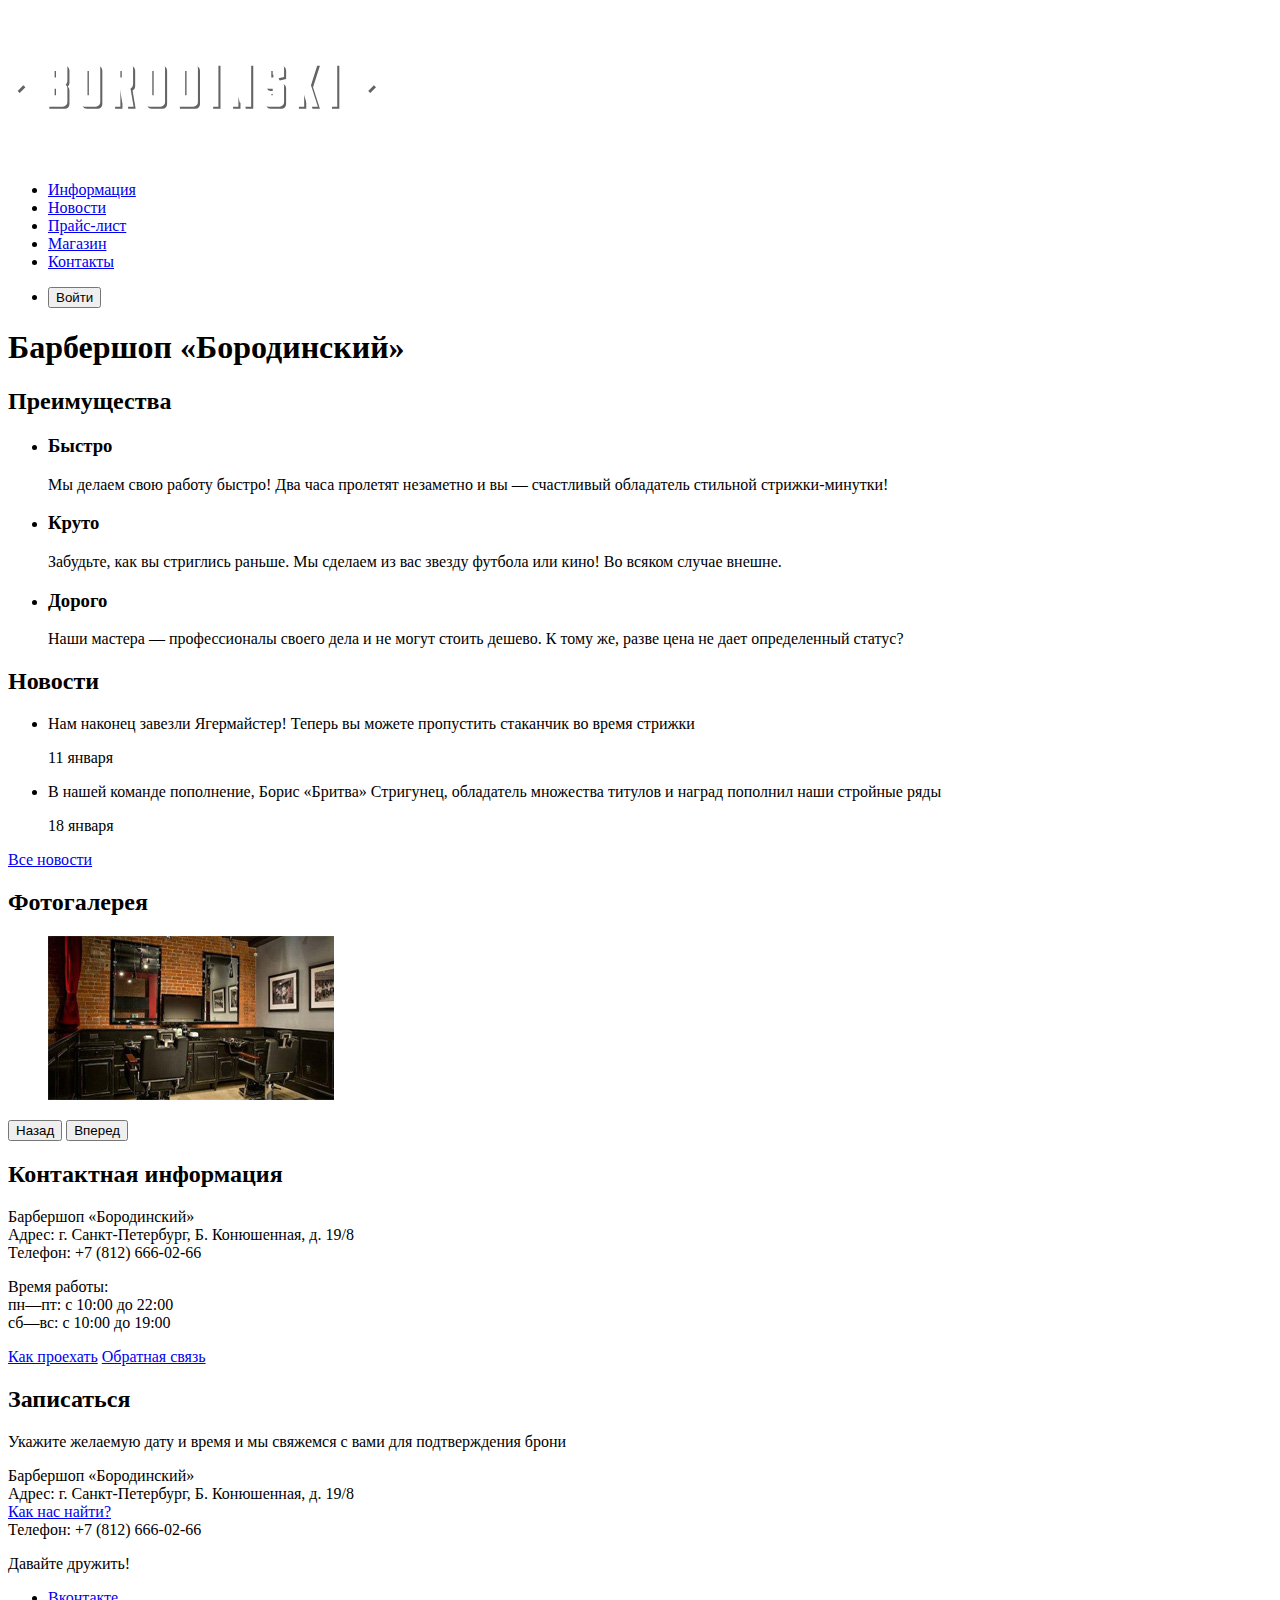
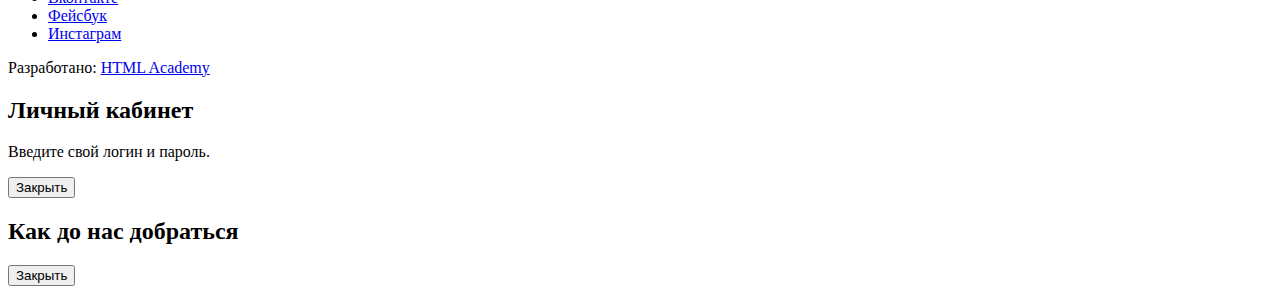
==== index.html @ 7ad8c316 "Typesetting" ====
<!DOCTYPE html>
<html lang="ru">
  <head>
    <meta charset="utf-8">
    <title>Барбершоп «Бородинский»</title>
  </head>
  <body>
    <header>
      <nav>
        <a>
          <img src="img/index-logo.svg" width="368" height="153" alt="Логотип барбершопа «Бородинский»">
        </a>
        <ul>
          <li><a href="info.html">Информация</a></li>
          <li><a href="news.html">Новости</a></li>
          <li><a href="price.html">Прайс-лист</a></li>
          <li><a href="catalog.html">Магазин</a></li>
          <li><a href="contacts.html">Контакты</a></li>
        </ul>
        <ul>
          <li>
            <button type="button">Войти</button>
          </li>
        </ul>
      </nav>
    </header>
    <main>
      <h1>Барбершоп «Бородинский»</h1>
      <section>
        <h2>Преимущества</h2>
        <ul>
          <li>
            <h3>Быстро</h3>
            <p>Мы делаем свою работу быстро! Два часа пролетят незаметно и вы — счастливый обладатель стильной стрижки-минутки!</p>
          </li>
          <li>
            <h3>Круто</h3>
            <p>Забудьте, как вы стриглись раньше. Мы сделаем из вас звезду футбола или кино! Во всяком случае внешне.</p>
          </li>
          <li>
            <h3>Дорого</h3>
            <p>Наши мастера — профессионалы своего дела и не могут стоить дешево. К тому же, разве цена не дает определенный статус?</p>
          </li>
        </ul>
      </section>

      <section>
        <h2>Новости</h2>
        <ul>
          <li>
            <p>Нам наконец завезли Ягермайстер! Теперь вы можете пропустить стаканчик во время стрижки</p>
            <time datetime="2019-01-11">11 января</time>
          </li>
          <li>
            <p>В нашей команде пополнение, Борис «Бритва» Стригунец, обладатель множества титулов и наград пополнил наши стройные ряды</p>
            <time datetime="2016-01-18">18 января</time>
          </li>
        </ul>
        <a href="news.html">Все новости</a>
      </section>

      <section>
        <h2>Фотогалерея</h2>
        <figure>
          <a href="#"><img src="img/studio.jpg" width="286" height="164" alt="Интерьер"></a>
        </figure>
        <button type="button">Назад</button>
        <button type="button">Вперед</button>
      </section>

      <section>
        <h2>Контактная информация</h2>
        <p>
           Барбершоп «Бородинский»<br>
           Адрес: г. Санкт-Петербург, Б. Конюшенная, д. 19/8<br>
           Телефон: +7 (812) 666-02-66
        </p>
        <p>
          Время работы:<br>
          пн—пт: с 10:00 до 22:00<br>
          сб—вс: с 10:00 до 19:00
        </p>
        <a href="map.html">Как проехать</a>
        <a href="contacts.html">Обратная связь</a>
      </section>

      <section>
        <h2>Записаться</h2>
        <p>Укажите желаемую дату и время и мы свяжемся с вами для подтверждения брони</p>
        <!-- Здесь будет форма -->
      </section>
    </main>
    <footer>
      <p>
        Барбершоп «Бородинский»<br>
        Адрес: г. Санкт-Петербург, Б. Конюшенная, д. 19/8<br>
        <a href="map.html">Как нас найти?</a><br>
        Телефон: +7 (812) 666-02-66
      </p>
      <div>
        <p>Давайте дружить!</p>
        <ul>
          <li><a href="#">Вконтакте</a></li>
          <li><a href="#">Фейсбук</a></li>
          <li><a href="#">Инстаграм</a></li>
        </ul>
      </div>
      <p>
        Разработано: 
        <a href="https://htmlacademy.ru">HTML Academy</a>
      </p>
    </footer>
    
    <section>
      <h2>Личный кабинет</h2>
      <p>Введите свой логин и пароль.</p>
      <!-- Здесь будет форма -->
      <button type="button">Закрыть</button>
    </section>
    
    <section>
      <h2>Как до нас добраться</h2>
      <button type="button">Закрыть</button>
    </section>
  </body>
</html>
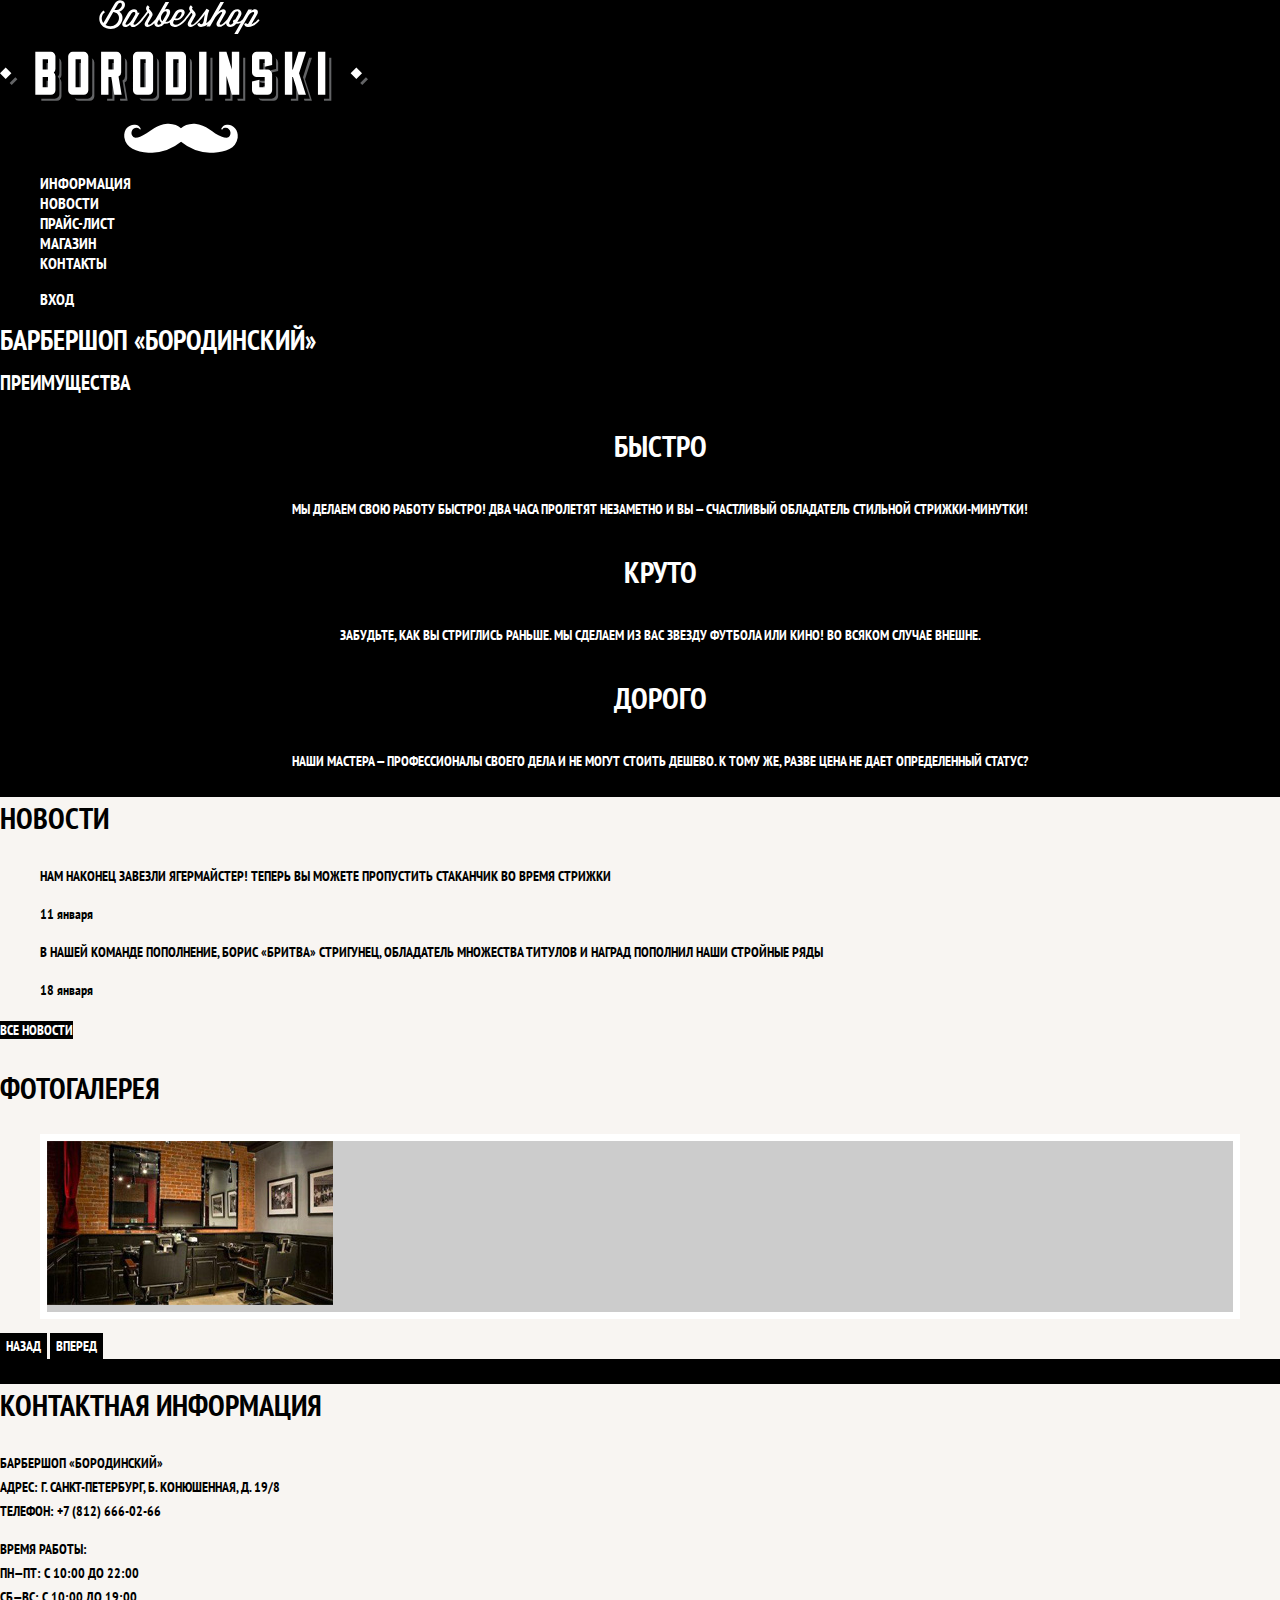
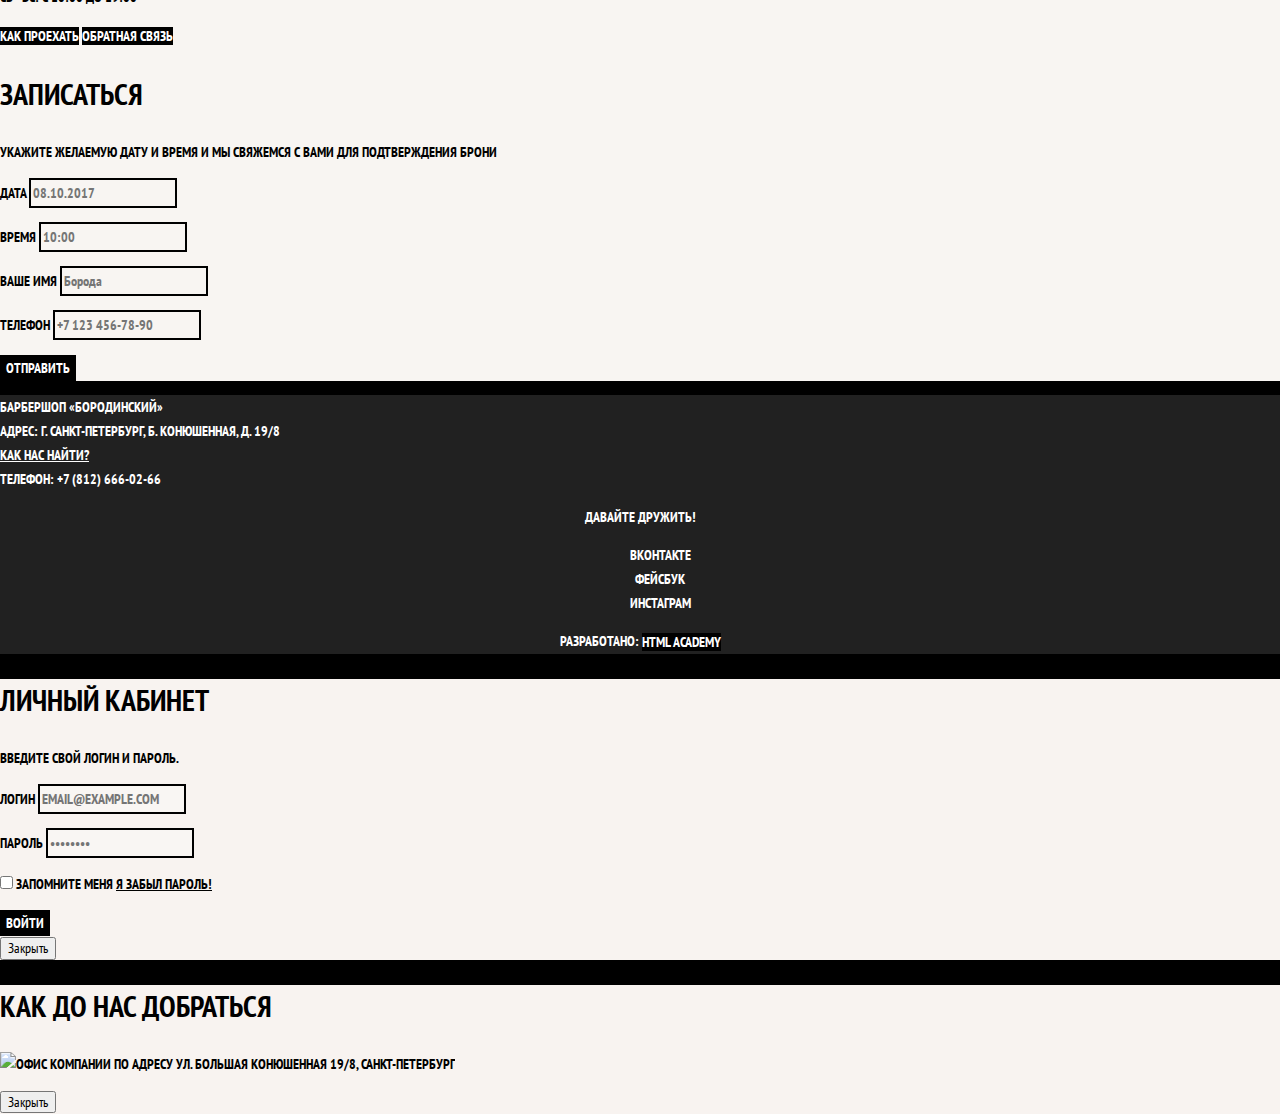
==== commit eda4fea0: "Начало стилизации" ====
--- a/index.html
+++ b/index.html
@@ -3,124 +3,172 @@
   <head>
     <meta charset="utf-8">
     <title>Барбершоп «Бородинский»</title>
+    <link href="https://fonts.googleapis.com/css?family=PT+Sans+Narrow:400,700&amp;subset=latin,cyrillic" rel="stylesheet">
+    <link href="normalize.css" rel="stylesheet">
+    <link href="styles.css" rel="stylesheet">
   </head>
   <body>
-    <header>
-      <nav>
-        <a>
+    <header class="main-header">
+      <nav class="main-navigation">
+        <a class="main-header-logo">
           <img src="img/index-logo.svg" width="368" height="153" alt="Логотип барбершопа «Бородинский»">
         </a>
-        <ul>
+        <ul class="site-navigation">
           <li><a href="info.html">Информация</a></li>
           <li><a href="news.html">Новости</a></li>
           <li><a href="price.html">Прайс-лист</a></li>
           <li><a href="catalog.html">Магазин</a></li>
           <li><a href="contacts.html">Контакты</a></li>
         </ul>
-        <ul>
+        <ul class="user-navigation">
           <li>
-            <button type="button">Войти</button>
+            <a class="login-link" href="login.html">Вход</a>
           </li>
         </ul>
       </nav>
     </header>
-    <main>
-      <h1>Барбершоп «Бородинский»</h1>
-      <section>
-        <h2>Преимущества</h2>
-        <ul>
-          <li>
+    <main class="container">
+
+      <h1 class="visually-hidden">Барбершоп «Бородинский»</h1>
+
+      <section class="features">
+        <h2 class="visually-hidden">Преимущества</h2>
+        <ul class="features-list">
+          <li class="feature-item">
             <h3>Быстро</h3>
             <p>Мы делаем свою работу быстро! Два часа пролетят незаметно и вы — счастливый обладатель стильной стрижки-минутки!</p>
           </li>
-          <li>
+          <li class="feature-item">
             <h3>Круто</h3>
             <p>Забудьте, как вы стриглись раньше. Мы сделаем из вас звезду футбола или кино! Во всяком случае внешне.</p>
           </li>
-          <li>
+          <li class="feature-item">
             <h3>Дорого</h3>
             <p>Наши мастера — профессионалы своего дела и не могут стоить дешево. К тому же, разве цена не дает определенный статус?</p>
           </li>
         </ul>
       </section>
 
-      <section>
-        <h2>Новости</h2>
-        <ul>
-          <li>
-            <p>Нам наконец завезли Ягермайстер! Теперь вы можете пропустить стаканчик во время стрижки</p>
-            <time datetime="2019-01-11">11 января</time>
-          </li>
-          <li>
-            <p>В нашей команде пополнение, Борис «Бритва» Стригунец, обладатель множества титулов и наград пополнил наши стройные ряды</p>
-            <time datetime="2016-01-18">18 января</time>
-          </li>
-        </ul>
-        <a href="news.html">Все новости</a>
-      </section>
+      <div class="index-columns">
+        <section class="news">
+          <h2>Новости</h2>
+          <ul class="news-list">
+            <li class="news-item">
+              <p>Нам наконец завезли Ягермайстер! Теперь вы можете пропустить стаканчик во время стрижки</p>
+              <time datetime="2016-01-11">11 января</time>
+            </li>
+            <li class="news-item">
+              <p>В нашей команде пополнение, Борис «Бритва» Стригунец, обладатель множества титулов и наград пополнил наши стройные ряды</p>
+              <time datetime="2016-01-18">18 января</time>
+            </li>
+          </ul>
+          <a class="button" href="news.html">Все новости</a>
+        </section>
 
-      <section>
-        <h2>Фотогалерея</h2>
-        <figure>
-          <a href="#"><img src="img/studio.jpg" width="286" height="164" alt="Интерьер"></a>
-        </figure>
-        <button type="button">Назад</button>
-        <button type="button">Вперед</button>
-      </section>
+        <section class="gallery">
+          <h2>Фотогалерея</h2>
+          <figure class="gallery-content">
+            <a href="#"><img src="img/studio.jpg" width="286" height="164" alt="Интерьер"></a>
+          </figure>
+          <button class="button gallery-button gallery-button-back" type="button">Назад</button>
+          <button class="button gallery-button gallery-button-next" type="button">Вперед</button>
+        </section>
+      </div>
 
-      <section>
-        <h2>Контактная информация</h2>
-        <p>
-           Барбершоп «Бородинский»<br>
-           Адрес: г. Санкт-Петербург, Б. Конюшенная, д. 19/8<br>
-           Телефон: +7 (812) 666-02-66
-        </p>
-        <p>
-          Время работы:<br>
-          пн—пт: с 10:00 до 22:00<br>
-          сб—вс: с 10:00 до 19:00
-        </p>
-        <a href="map.html">Как проехать</a>
-        <a href="contacts.html">Обратная связь</a>
-      </section>
+      <div class="index-columns">
+        <section class="contacts">
+          <h2>Контактная информация</h2>
+          <p>
+             Барбершоп «Бородинский»<br>
+             Адрес: г. Санкт-Петербург, Б. Конюшенная, д. 19/8<br>
+             Телефон: +7 (812) 666-02-66
+          </p>
+          <p>
+            Время работы:<br>
+            пн—пт: с 10:00 до 22:00<br>
+            сб—вс: с 10:00 до 19:00
+          </p>
+          <a class="button" href="map.html">Как проехать</a>
+          <a class="button" href="contacts.html">Обратная связь</a>
+        </section>
 
-      <section>
-        <h2>Записаться</h2>
-        <p>Укажите желаемую дату и время и мы свяжемся с вами для подтверждения брони</p>
-        <!-- Здесь будет форма -->
-      </section>
+        <section class="appointment">
+          <h2>Записаться</h2>
+          <p class="appointment-info">Укажите желаемую дату и время и мы свяжемся с вами для подтверждения брони</p>
+          <form class="appointment-form" action="https://echo.htmlacademy.ru" method="post">
+            <p class="appointment-item">
+              <label for="appointment-date">Дата</label>
+              <input id="appointment-date" type="text" name="date" value="" placeholder="08.10.2017">
+            </p>
+            <p class="appointment-item">
+              <label for="appointment-time">Время</label>
+              <input id="appointment-time" type="text" name="time" value="" placeholder="10:00">
+            </p>
+            <p class="appointment-item">
+              <label for="appointment-name">Ваше имя</label>
+              <input id="appointment-name" type="text" name="name" value="" placeholder="Борода">
+            </p>
+            <p class="appointment-item">
+              <label for="appointment-phone">Телефон</label>
+              <input id="appointment-phone" type="tel" name="phone" value="" placeholder="+7 123 456-78-90">
+            </p>
+            <button class="button" type="submit">Отправить</button>
+          </form>
+        </section>
+      </div>
     </main>
-    <footer>
-      <p>
+    <footer class="main-footer">
+      <p class="footer-contacts">
         Барбершоп «Бородинский»<br>
         Адрес: г. Санкт-Петербург, Б. Конюшенная, д. 19/8<br>
         <a href="map.html">Как нас найти?</a><br>
         Телефон: +7 (812) 666-02-66
       </p>
-      <div>
-        <p>Давайте дружить!</p>
+      <div class="footer-social">
+        <b>Давайте дружить!</b>
         <ul>
-          <li><a href="#">Вконтакте</a></li>
-          <li><a href="#">Фейсбук</a></li>
-          <li><a href="#">Инстаграм</a></li>
+          <li><a class="social-button" href="#">Вконтакте</a></li>
+          <li><a class="social-button" href="#">Фейсбук</a></li>
+          <li><a class="social-button" href="#">Инстаграм</a></li>
         </ul>
       </div>
-      <p>
-        Разработано: 
-        <a href="https://htmlacademy.ru">HTML Academy</a>
+      <p class="footer-copyright">
+        <b>Разработано:</b>
+        <a class="button" href="https://htmlacademy.ru">HTML Academy</a>
       </p>
     </footer>
-    
-    <section>
+
+    <section class="modal modal-login">
       <h2>Личный кабинет</h2>
       <p>Введите свой логин и пароль.</p>
-      <!-- Здесь будет форма -->
-      <button type="button">Закрыть</button>
+      <form class="login-form" action="https://echo.htmlacademy.ru" method="post">
+        <p>
+          <label class="visually-hidden" for="user-login">Логин</label>
+          <input class="login-icon-user" id="user-login" type="text" name="login" placeholder="email@example.com">
+        </p>
+        <p>
+          <label class="visually-hidden" for="user-password">Пароль</label>
+          <input class="login-icon-password" id="user-password" type="password" name="password" placeholder="••••••••">
+        </p>
+        <p class="login-password-info">
+          <label class="login-checkbox">
+            <input type="checkbox" name="remember" class="visually-hidden">
+            <span class="checkbox-indicator"></span>
+            Запомните меня
+          </label>
+          <a class="restore" href="#">Я забыл пароль!</a>
+        </p>
+        <button class="button" type="submit">Войти</button>
+      </form>
+      <button class="modal-close" type="button">Закрыть</button>
     </section>
-    
-    <section>
-      <h2>Как до нас добраться</h2>
-      <button type="button">Закрыть</button>
+
+    <section class="modal modal-map">
+      <h2 class="visually-hidden">Как до нас добраться</h2>
+      <p>
+        <img src="img/map.png" width="780" height="560" alt="Офис компании по адресу ул. Большая Конюшенная 19/8, Санкт-Петербург">
+      </p>
+      <button class="modal-close" type="button">Закрыть</button>
     </section>
   </body>
-</html>+</html>
--- a/styles.css
+++ b/styles.css
@@ -0,0 +1,357 @@
+body {
+  margin: 0;
+  padding: 0;
+
+  font-family: "PT Sans Narrow", Arial, sans-serif;
+  font-size: 14px;
+  line-height: 24px;
+  font-weight: 700;
+  color: #ffffff;
+  text-transform: uppercase;
+
+  background-color: #000000;
+  background-image: url("img/bg.jpg");
+  background-position: top center;
+  background-repeat: no-repeat;
+}
+
+.inner-page {
+  color: #000000;
+
+  background-color: #f9f6f3;
+  background-image: url("img/pattern-light.jpg");
+  background-position: 0 0;
+  background-repeat: repeat;
+}
+
+a {
+  text-decoration: none;
+}
+
+.button {
+  font: inherit;
+
+  text-align: center;
+  color: #ffffff;
+  vertical-align: middle;
+  text-transform: uppercase;
+
+  background-color: #000000;
+  border: none;
+}
+
+.button:hover,
+.button:focus,
+.button:active {
+  background-color: #663d15;
+}
+
+.main-navigation {
+  font-size: 16px;
+  line-height: 20px;
+  color: #ffffff;
+
+  background-color: #000000;
+}
+
+.site-navigation,
+.user-navigation {
+  list-style: none;
+}
+
+.site-navigation a,
+.user-navigation a {
+  color: #ffffff;
+}
+
+.site-navigation a:hover,
+.site-navigation a:focus,
+.user-navigation a:hover,
+.user-navigation a:focus {
+  background-color: #242424;
+}
+
+.features-list {
+  list-style: none;
+}
+
+.feature-item {
+  text-align: center;
+}
+
+.feature-item h3 {
+  font-size: 30px;
+  line-height: 42px;
+}
+
+.index-columns {
+  color: #000000;
+
+  background-color: #f8f5f2;
+  background-image: url("img/pattern-light.jpg");
+  background-position: 0 0;
+  background-repeat: repeat;
+}
+
+.index-columns h2 {
+  font-size: 30px;
+  line-height: 42px;
+}
+
+.news-list {
+  list-style: none;
+}
+
+.news-item time {
+  text-transform: none;
+}
+
+.gallery-content {
+  background-color: #cccccc;
+  border: 7px solid #ffffff;
+}
+
+.appointment-item input {
+  font: inherit;
+
+  background-color: transparent;
+  border: 2px solid #000000;
+}
+
+.appointment-item input:focus {
+  border-color: #663d15;
+}
+
+.page-title {
+  font-size: 30px;
+  line-height: 42px;
+}
+
+.breadcrumbs {
+  list-style: none;
+}
+
+.breadcrumbs a {
+  color: #000000;
+}
+
+.breadcrumbs a:hover,
+.breadcrumbs a:focus {
+  text-decoration: underline;
+}
+
+.breadcrumbs-current {
+  color: #aba9a7;
+}
+
+.filter fieldset {
+  border: none;
+}
+
+.filter legend {
+  font-size: 24px;
+  line-height: 30px;
+}
+
+.filter ul {
+  list-style: none;
+  line-height: 18px;
+}
+
+.filter-input:hover + label,
+.filter-input:focus + label {
+  color: #663d15;
+}
+
+.filter-input:disabled + label {
+  color: #000000;
+
+  opacity: 0.5;
+}
+
+.catalog-list {
+  list-style: none;
+}
+
+.catalog-item {
+  background-color: #f8f8f8;
+  box-shadow: 0 0 10px rgba(0, 0, 0, 0.1);
+}
+
+.catalog-item:hover {
+  box-shadow: 0 0 10px rgba(0, 0, 0, 0.2);
+}
+
+.catalog-item a {
+  color: #000000;
+}
+
+.catalog-item h3 {
+  font-size: 14px;
+  line-height: 18px;
+}
+
+.catalog-category {
+  text-transform: none;
+}
+
+.catalog-item-price b {
+  font-size: 14px;
+  line-height: 20px;
+  text-align: center;
+
+  background-color: #e5e5e5;
+}
+
+.catalog-item-price .button {
+  line-height: 20px;
+  color: #ffffff;
+}
+
+.pagination-list {
+  list-style: none;
+}
+
+.pagination-item a {
+  color: #ffffff;
+
+  background-color: #000000;
+}
+
+.pagination-item a:hover,
+.pagination-item a:focus,
+.pagination-item a:active {
+  background-color: #663d15;
+}
+
+.pagination-item-current a {
+  color: #000000;
+
+  background-color: #ffffff;
+}
+
+.pagination-item-current a:hover,
+.pagination-item-current a:focus,
+.pagination-item-current a:active {
+  color: #000000;
+
+  background-color: #ffffff;
+}
+
+.product-photo-preview {
+  list-style: none;
+}
+
+.product-photo-preview li {
+  box-shadow: 0 0 10px 2px rgba(0, 0, 0, 0.1);
+}
+
+.product-photo-full {
+  box-shadow: 0 0 10px 2px rgba(0, 0, 0, 0.1);
+}
+
+.product-article {
+  text-align: right;
+  color: #aeaeae;
+}
+
+.product-price b {
+  line-height: 20px;
+  text-align: center;
+
+  background-color: #e5e5e5;
+}
+
+.product-info h3 {
+  font-size: 24px;
+  line-height: 30px;
+}
+
+.product-info ul {
+  list-style: none;
+}
+
+.main-footer {
+  color: #ffffff;
+
+  background-color: #212121;
+  background-image: url("img/pattern-dark.jpg");
+  background-position: 0 0;
+  background-repeat: repeat;
+}
+
+.footer-contacts a {
+  color: #ffffff;
+  text-decoration: underline;
+}
+
+.footer-contacts a:hover,
+.footer-contacts a:focus {
+  text-decoration: none;
+}
+
+.footer-social {
+  text-align: center;
+}
+
+.footer-social ul {
+  list-style: none;
+}
+
+.social-button {
+  color: #ffffff;
+}
+
+.footer-copyright {
+  text-align: center;
+}
+
+.footer-copyright .button:hover,
+.footer-copyright .button:focus {
+  color: #000000;
+
+  background-color: #ffffff;
+}
+
+.modal {
+  color: #000000;
+
+  background-color: #f8f3f0;
+  background-image: url("img/pattern-light.jpg");
+  background-position: 0 0;
+  background-repeat: repeat;
+}
+
+.modal h2 {
+  font-size: 30px;
+  line-height: 42px;
+}
+
+.login-form input[type="text"],
+.login-form input[type="password"] {
+  font: inherit;
+  color: #000000;
+  text-transform: uppercase;
+
+  background-color: #f9f6f3;
+  border: 2px solid #000000;
+}
+
+.login-form input:focus {
+  border-color: #663d15;
+}
+
+.login-checkbox:hover,
+.login-checkbox:focus {
+  color: #663d15;
+}
+
+.restore {
+  color: #000000;
+  text-decoration: underline;
+}
+
+.restore:hover,
+.restore:focus {
+  text-decoration: none;
+}
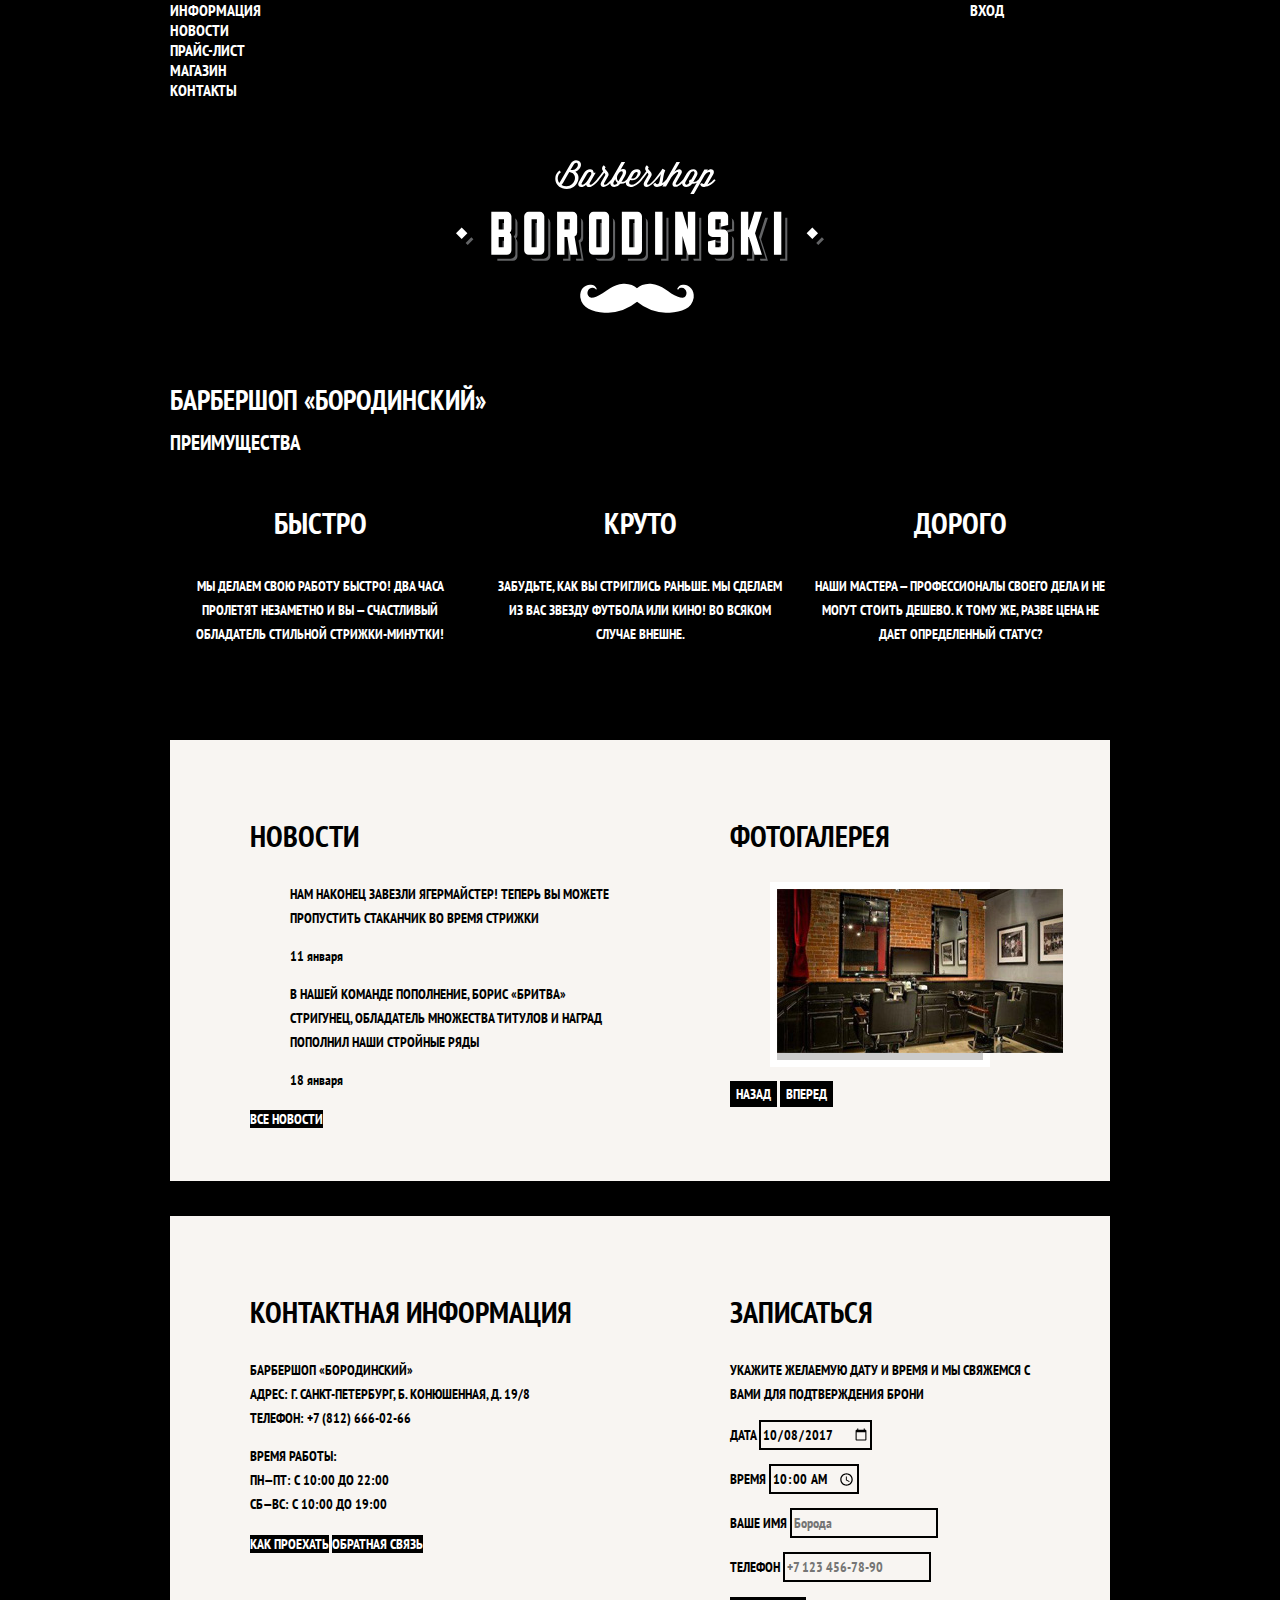
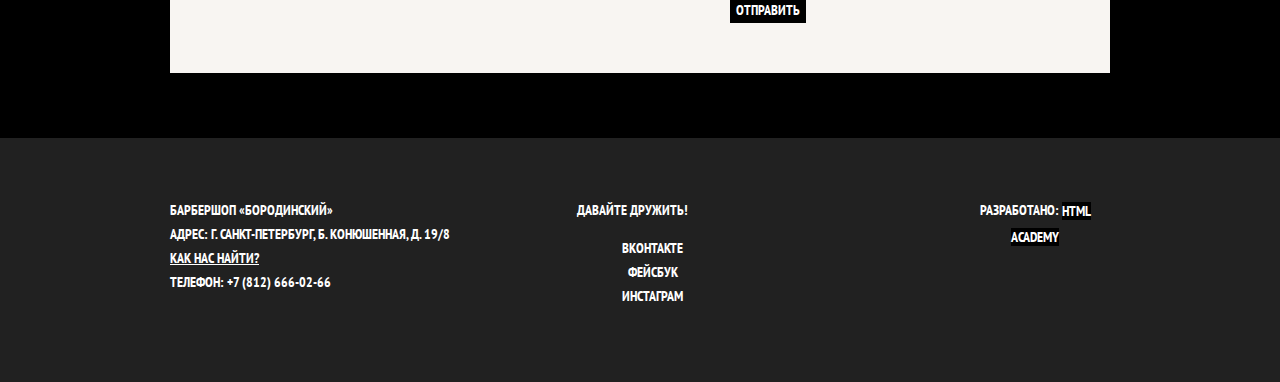
==== commit 13e958c6: "Сетки" ====
--- a/index.html
+++ b/index.html
@@ -1,174 +1,160 @@
 <!DOCTYPE html>
 <html lang="ru">
-  <head>
-    <meta charset="utf-8">
-    <title>Барбершоп «Бородинский»</title>
-    <link href="https://fonts.googleapis.com/css?family=PT+Sans+Narrow:400,700&amp;subset=latin,cyrillic" rel="stylesheet">
-    <link href="normalize.css" rel="stylesheet">
-    <link href="styles.css" rel="stylesheet">
-  </head>
-  <body>
-    <header class="main-header">
-      <nav class="main-navigation">
-        <a class="main-header-logo">
-          <img src="img/index-logo.svg" width="368" height="153" alt="Логотип барбершопа «Бородинский»">
-        </a>
+<head>
+  <meta charset="UTF-8">
+  <title>Барбершоп «Бородинский»</title>
+  <link href="https://fonts.googleapis.com/css?family=PT+Sans+Narrow:400,700&amp;subset=latin,cyrillic" rel="stylesheet">
+  <link href="normalize.css" rel="stylesheet">
+  <link href="styles.css" rel="stylesheet">
+</head>
+
+<body>
+
+<header class="main-header">
+  <nav class="main-navigation">
+    <a class="main-header-logo">
+      <img src="img/index-logo.svg" width="368" height="153" alt="Логотип барбершопа «Бородинский»">
+    </a>
+    <div class="main-navigation-wrapper">
+      <div class="container">
         <ul class="site-navigation">
-          <li><a href="info.html">Информация</a></li>
-          <li><a href="news.html">Новости</a></li>
-          <li><a href="price.html">Прайс-лист</a></li>
-          <li><a href="catalog.html">Магазин</a></li>
-          <li><a href="contacts.html">Контакты</a></li>
+          <li>
+            <a href="info.html">Информация</a>
+          </li>
+          <li>
+            <a href="news.html">Новости</a>
+          </li>
+          <li>
+            <a href="price.html">Прайс-лист</a>
+          </li>
+          <li>
+            <a href="catalog.html">Магазин</a>
+          </li>
+          <li>
+            <a href="contacts.html">Контакты</a>
+          </li>
         </ul>
         <ul class="user-navigation">
-          <li>
-            <a class="login-link" href="login.html">Вход</a>
-          </li>
+          <li><a class="login-link" href="login.html">Вход</a></li>
         </ul>
-      </nav>
-    </header>
-    <main class="container">
+      </div>
+    </div>
+  </nav>
+</header>
 
-      <h1 class="visually-hidden">Барбершоп «Бородинский»</h1>
+<main class="container">
 
-      <section class="features">
-        <h2 class="visually-hidden">Преимущества</h2>
-        <ul class="features-list">
-          <li class="feature-item">
-            <h3>Быстро</h3>
-            <p>Мы делаем свою работу быстро! Два часа пролетят незаметно и вы — счастливый обладатель стильной стрижки-минутки!</p>
-          </li>
-          <li class="feature-item">
-            <h3>Круто</h3>
-            <p>Забудьте, как вы стриглись раньше. Мы сделаем из вас звезду футбола или кино! Во всяком случае внешне.</p>
-          </li>
-          <li class="feature-item">
-            <h3>Дорого</h3>
-            <p>Наши мастера — профессионалы своего дела и не могут стоить дешево. К тому же, разве цена не дает определенный статус?</p>
-          </li>
-        </ul>
-      </section>
+  <h1 class="visually-hidden">Барбершоп «Бородинский»</h1>
 
-      <div class="index-columns">
-        <section class="news">
-          <h2>Новости</h2>
-          <ul class="news-list">
-            <li class="news-item">
-              <p>Нам наконец завезли Ягермайстер! Теперь вы можете пропустить стаканчик во время стрижки</p>
-              <time datetime="2016-01-11">11 января</time>
-            </li>
-            <li class="news-item">
-              <p>В нашей команде пополнение, Борис «Бритва» Стригунец, обладатель множества титулов и наград пополнил наши стройные ряды</p>
-              <time datetime="2016-01-18">18 января</time>
-            </li>
-          </ul>
-          <a class="button" href="news.html">Все новости</a>
-        </section>
+  <section class="features">
+    <h2 class="visually-hidden">Преимущества</h2>
+    <ul class="features-list">
+      <li class="feature-item">
+        <h3>Быстро</h3>
+        <p>Мы делаем свою работу быстро! Два часа пролетят незаметно и вы — счастливый обладатель стильной стрижки-минутки!</p>
+      </li>
+      <li class="feature-item">
+        <h3>Круто</h3>
+        <p>Забудьте, как вы стриглись раньше. Мы сделаем из вас звезду футбола или кино! Во всяком случае внешне.</p>
+      </li>
+      <li class="feature-item">
+        <h3>Дорого</h3>
+        <p>Наши мастера — профессионалы своего дела и не могут стоить дешево. К тому же, разве цена не дает определенный статус?</p>
+      </li>
+    </ul>
+  </section>
 
-        <section class="gallery">
-          <h2>Фотогалерея</h2>
-          <figure class="gallery-content">
-            <a href="#"><img src="img/studio.jpg" width="286" height="164" alt="Интерьер"></a>
-          </figure>
-          <button class="button gallery-button gallery-button-back" type="button">Назад</button>
-          <button class="button gallery-button gallery-button-next" type="button">Вперед</button>
-        </section>
-      </div>
+  <div class="index-columns">
+    <section class="news">
+      <h2>Новости</h2>
+      <ul class="news-list">
+        <li class="news-item">
+          <p>Нам наконец завезли Ягермайстер! Теперь вы можете пропустить стаканчик во время стрижки</p>
+          <time datetime="2016-01-11">11 января</time>
+        </li>
+        <li class="news-item">
+          <p>В нашей команде пополнение, Борис «Бритва» Стригунец, обладатель множества титулов и наград пополнил наши стройные ряды</p>
+          <time datetime="2016-01-18">18 января</time>
+        </li>
+      </ul>
+      <a class="button" href="news.html">Все новости</a>
+    </section>
 
-      <div class="index-columns">
-        <section class="contacts">
-          <h2>Контактная информация</h2>
-          <p>
-             Барбершоп «Бородинский»<br>
-             Адрес: г. Санкт-Петербург, Б. Конюшенная, д. 19/8<br>
-             Телефон: +7 (812) 666-02-66
-          </p>
-          <p>
-            Время работы:<br>
-            пн—пт: с 10:00 до 22:00<br>
-            сб—вс: с 10:00 до 19:00
-          </p>
-          <a class="button" href="map.html">Как проехать</a>
-          <a class="button" href="contacts.html">Обратная связь</a>
-        </section>
+    <section class="gallery">
+      <h2>Фотогалерея</h2>
+      <figure class="gallery-content">
+        <a href="#"><img src="img/studio.jpg" width="286" height="164" alt="Интерьер"></a>
+      </figure>
+      <button class="button gallery-button gallery-button-back" type="button">Назад</button>
+      <button class="button gallery-button gallery-button-next" type="button">Вперед</button>
+    </section>
+  </div>
 
-        <section class="appointment">
-          <h2>Записаться</h2>
-          <p class="appointment-info">Укажите желаемую дату и время и мы свяжемся с вами для подтверждения брони</p>
-          <form class="appointment-form" action="https://echo.htmlacademy.ru" method="post">
-            <p class="appointment-item">
-              <label for="appointment-date">Дата</label>
-              <input id="appointment-date" type="text" name="date" value="" placeholder="08.10.2017">
-            </p>
-            <p class="appointment-item">
-              <label for="appointment-time">Время</label>
-              <input id="appointment-time" type="text" name="time" value="" placeholder="10:00">
-            </p>
-            <p class="appointment-item">
-              <label for="appointment-name">Ваше имя</label>
-              <input id="appointment-name" type="text" name="name" value="" placeholder="Борода">
-            </p>
-            <p class="appointment-item">
-              <label for="appointment-phone">Телефон</label>
-              <input id="appointment-phone" type="tel" name="phone" value="" placeholder="+7 123 456-78-90">
-            </p>
-            <button class="button" type="submit">Отправить</button>
-          </form>
-        </section>
-      </div>
-    </main>
-    <footer class="main-footer">
-      <p class="footer-contacts">
+  <div class="index-columns">
+    <section class="contacts">
+      <h2>Контактная информация</h2>
+      <p>
         Барбершоп «Бородинский»<br>
         Адрес: г. Санкт-Петербург, Б. Конюшенная, д. 19/8<br>
-        <a href="map.html">Как нас найти?</a><br>
         Телефон: +7 (812) 666-02-66
       </p>
-      <div class="footer-social">
-        <b>Давайте дружить!</b>
-        <ul>
-          <li><a class="social-button" href="#">Вконтакте</a></li>
-          <li><a class="social-button" href="#">Фейсбук</a></li>
-          <li><a class="social-button" href="#">Инстаграм</a></li>
-        </ul>
-      </div>
-      <p class="footer-copyright">
-        <b>Разработано:</b>
-        <a class="button" href="https://htmlacademy.ru">HTML Academy</a>
+      <p>
+        Время работы:<br>
+        пн—пт: с 10:00 до 22:00<br>
+        сб—вс: с 10:00 до 19:00
       </p>
-    </footer>
-
-    <section class="modal modal-login">
-      <h2>Личный кабинет</h2>
-      <p>Введите свой логин и пароль.</p>
-      <form class="login-form" action="https://echo.htmlacademy.ru" method="post">
-        <p>
-          <label class="visually-hidden" for="user-login">Логин</label>
-          <input class="login-icon-user" id="user-login" type="text" name="login" placeholder="email@example.com">
-        </p>
-        <p>
-          <label class="visually-hidden" for="user-password">Пароль</label>
-          <input class="login-icon-password" id="user-password" type="password" name="password" placeholder="••••••••">
-        </p>
-        <p class="login-password-info">
-          <label class="login-checkbox">
-            <input type="checkbox" name="remember" class="visually-hidden">
-            <span class="checkbox-indicator"></span>
-            Запомните меня
-          </label>
-          <a class="restore" href="#">Я забыл пароль!</a>
-        </p>
-        <button class="button" type="submit">Войти</button>
-      </form>
-      <button class="modal-close" type="button">Закрыть</button>
+      <a class="button" href="map.html">Как проехать</a>
+      <a class="button" href="contacts.html">Обратная связь</a>
     </section>
 
-    <section class="modal modal-map">
-      <h2 class="visually-hidden">Как до нас добраться</h2>
-      <p>
-        <img src="img/map.png" width="780" height="560" alt="Офис компании по адресу ул. Большая Конюшенная 19/8, Санкт-Петербург">
-      </p>
-      <button class="modal-close" type="button">Закрыть</button>
+    <section class="appointment">
+      <h2>Записаться</h2>
+      <p class="appointment-info">Укажите желаемую дату и время и мы свяжемся с вами для подтверждения брони</p>
+      <form class="appointment-form" action="https://echo.htmlacademy.ru" method="post">
+        <p class="appointment-item">
+          <label for="appointment-date">Дата</label>
+          <input id="appointment-date" type="date" name="date" value="2017-10-08">
+        </p>
+        <p class="appointment-item">
+          <label for="appointment-time">Время</label>
+          <input id="appointment-time" type="time" name="time" value="10:00">
+        </p>
+        <p class="appointment-item">
+          <label for="appointment-name">Ваше имя</label>
+          <input id="appointment-name" type="text" name="name" value="" placeholder="Борода">
+        </p>
+        <p class="appointment-item">
+          <label for="appointment-phone">Телефон</label>
+          <input id="appointment-phone" type="tel" name="phone" value="" placeholder="+7 123 456-78-90">
+        </p>
+        <button class="button" type="submit">Отправить</button>
+      </form>
     </section>
-  </body>
+  </div>
+
+</main>
+
+<footer class="main-footer">
+  <div class="container">
+    <p class="footer-contacts">
+    Барбершоп «Бородинский»<br>
+    Адрес: г. Санкт-Петербург, Б. Конюшенная, д. 19/8<br>
+    <a href="map.html">Как нас найти?</a><br>
+    Телефон: +7 (812) 666-02-66
+  </p>
+  <div class="footer-social">
+    <b>Давайте дружить!</b>
+    <ul>
+      <li><a class="social-button" href="#">Вконтакте</a></li>
+      <li><a class="social-button" href="#">Фейсбук</a></li>
+      <li><a class="social-button" href="#">Инстаграм</a></li>
+    </ul>
+  </div>
+  <p class="footer-copyright">
+    <b>Разработано:</b> <a class="button" href="https://htmlacademy.ru">HTML Academy</a>
+  </p>
+  </div>
+</footer>
+
+</body>
 </html>
--- a/styles.css
+++ b/styles.css
@@ -24,6 +24,16 @@
   background-repeat: repeat;
 }
 
+.main-header {
+  margin-bottom: 75px;
+}
+
+.inner-page .main-header {
+  margin-bottom: 50px;
+
+  background-color: #000000;
+}
+
 a {
   text-decoration: none;
 }
@@ -47,16 +57,67 @@
 }
 
 .main-navigation {
+  display: flex;
+  flex-direction: column;
+  align-items: center;
+
   font-size: 16px;
   line-height: 20px;
   color: #ffffff;
 
+  background-color: transparent;
+}
+
+.inner-page .main-navigation {
+  display: flex;
+  align-items: flex-start;
+  flex-direction: row;
+}
+
+.main-header-logo {
+  order: 2;
+  width: 368px;
+  height: 153px;
+}
+
+.inner-page .main-header-logo {
+  order: 0;
+
+  width: 111px;
+  height: 24px;
+  padding: 23px 20px;
+}
+
+.main-navigation-wrapper {
+  width: 100%;
+  margin-bottom: 60px;
+
   background-color: #000000;
 }
+
+.main-navigation-wrapper .container {
+  display: flex;
+  justify-content: space-between;
+}
+
 
 .site-navigation,
 .user-navigation {
   list-style: none;
+  margin: 0;
+  padding: 0;
+}
+
+.site-navigation {
+  width: 620px;
+}
+
+.user-navigation {
+  width: 140px;
+}
+
+.inner-page .user-navigation {
+  margin-left: auto;
 }
 
 .site-navigation a,
@@ -71,11 +132,27 @@
   background-color: #242424;
 }
 
+.container {
+  width: 940px;
+  margin: 0 auto;
+  padding: 0 10px;
+}
+
+.features {
+  margin-bottom: 80px;
+}
+
 .features-list {
+  display: flex;
+  justify-content: space-between;
+  margin: 0;
+  padding: 0;
+
   list-style: none;
 }
 
 .feature-item {
+  width: 300px;
   text-align: center;
 }
 
@@ -85,6 +162,11 @@
 }
 
 .index-columns {
+  display: flex;
+  justify-content: space-between;
+  padding: 50px 80px;
+  margin-bottom: 35px;
+
   color: #000000;
 
   background-color: #f8f5f2;
@@ -98,12 +180,20 @@
   line-height: 42px;
 }
 
+.news {
+  width: 380px;
+}
+
 .news-list {
   list-style: none;
 }
 
 .news-item time {
   text-transform: none;
+}
+
+.gallery {
+  width: 300px;
 }
 
 .gallery-content {
@@ -111,6 +201,14 @@
   border: 7px solid #ffffff;
 }
 
+.contacts {
+  width: 380px;
+}
+
+.appointment {
+  width: 300px;
+}
+
 .appointment-item input {
   font: inherit;
 
@@ -123,11 +221,19 @@
 }
 
 .page-title {
+  margin: 0;
+  margin-bottom: 15px;
+  padding: 0;
+
   font-size: 30px;
   line-height: 42px;
 }
 
 .breadcrumbs {
+  padding: 0;
+  margin: 0;
+  margin-bottom: 50px;
+
   list-style: none;
 }
 
@@ -144,6 +250,15 @@
   color: #aba9a7;
 }
 
+.catalog-columns {
+  display: flex;
+  justify-content: space-between;
+}
+
+.filters {
+  width: 180px;
+}
+
 .filter fieldset {
   border: none;
 }
@@ -169,13 +284,31 @@
   opacity: 0.5;
 }
 
+.catalog {
+  width: 700px;
+}
+
 .catalog-list {
+  display: flex;
+  flex-wrap: wrap;
+  padding: 0;
+  margin: 0;
+  margin-bottom: 25px;
+
   list-style: none;
 }
 
 .catalog-item {
+  width: 220px;
+  margin-bottom: 20px;
+  margin-right: 20px;
+
   background-color: #f8f8f8;
   box-shadow: 0 0 10px rgba(0, 0, 0, 0.1);
+}
+
+.catalog-item:nth-child(3n) {
+  margin-right: 0;
 }
 
 .catalog-item:hover {
@@ -209,6 +342,9 @@
 }
 
 .pagination-list {
+  padding: 0;
+  margin: 0;
+
   list-style: none;
 }
 
@@ -242,6 +378,10 @@
   list-style: none;
 }
 
+.product-photos {
+  width: 460px;
+}
+
 .product-photo-preview li {
   box-shadow: 0 0 10px 2px rgba(0, 0, 0, 0.1);
 }
@@ -262,6 +402,10 @@
   background-color: #e5e5e5;
 }
 
+.product-info {
+  width: 390px;
+}
+
 .product-info h3 {
   font-size: 24px;
   line-height: 30px;
@@ -272,6 +416,9 @@
 }
 
 .main-footer {
+  margin-top: 65px;
+  padding: 60px 0;
+
   color: #ffffff;
 
   background-color: #212121;
@@ -280,6 +427,20 @@
   background-repeat: repeat;
 }
 
+.inner-page .main-footer {
+  margin-top: 45px;
+}
+
+.main-footer .container {
+  display: flex;
+}
+
+.footer-contacts {
+  width: 320px;
+  margin: 0;
+  margin-right: 70px;
+}
+
 .footer-contacts a {
   color: #ffffff;
   text-decoration: underline;
@@ -291,6 +452,8 @@
 }
 
 .footer-social {
+  width: 145px;
+
   text-align: center;
 }
 
@@ -303,6 +466,9 @@
 }
 
 .footer-copyright {
+  width: 150px;
+  margin: 0;
+  margin-left: auto;
   text-align: center;
 }
 
@@ -312,46 +478,3 @@
 
   background-color: #ffffff;
 }
-
-.modal {
-  color: #000000;
-
-  background-color: #f8f3f0;
-  background-image: url("img/pattern-light.jpg");
-  background-position: 0 0;
-  background-repeat: repeat;
-}
-
-.modal h2 {
-  font-size: 30px;
-  line-height: 42px;
-}
-
-.login-form input[type="text"],
-.login-form input[type="password"] {
-  font: inherit;
-  color: #000000;
-  text-transform: uppercase;
-
-  background-color: #f9f6f3;
-  border: 2px solid #000000;
-}
-
-.login-form input:focus {
-  border-color: #663d15;
-}
-
-.login-checkbox:hover,
-.login-checkbox:focus {
-  color: #663d15;
-}
-
-.restore {
-  color: #000000;
-  text-decoration: underline;
-}
-
-.restore:hover,
-.restore:focus {
-  text-decoration: none;
-}
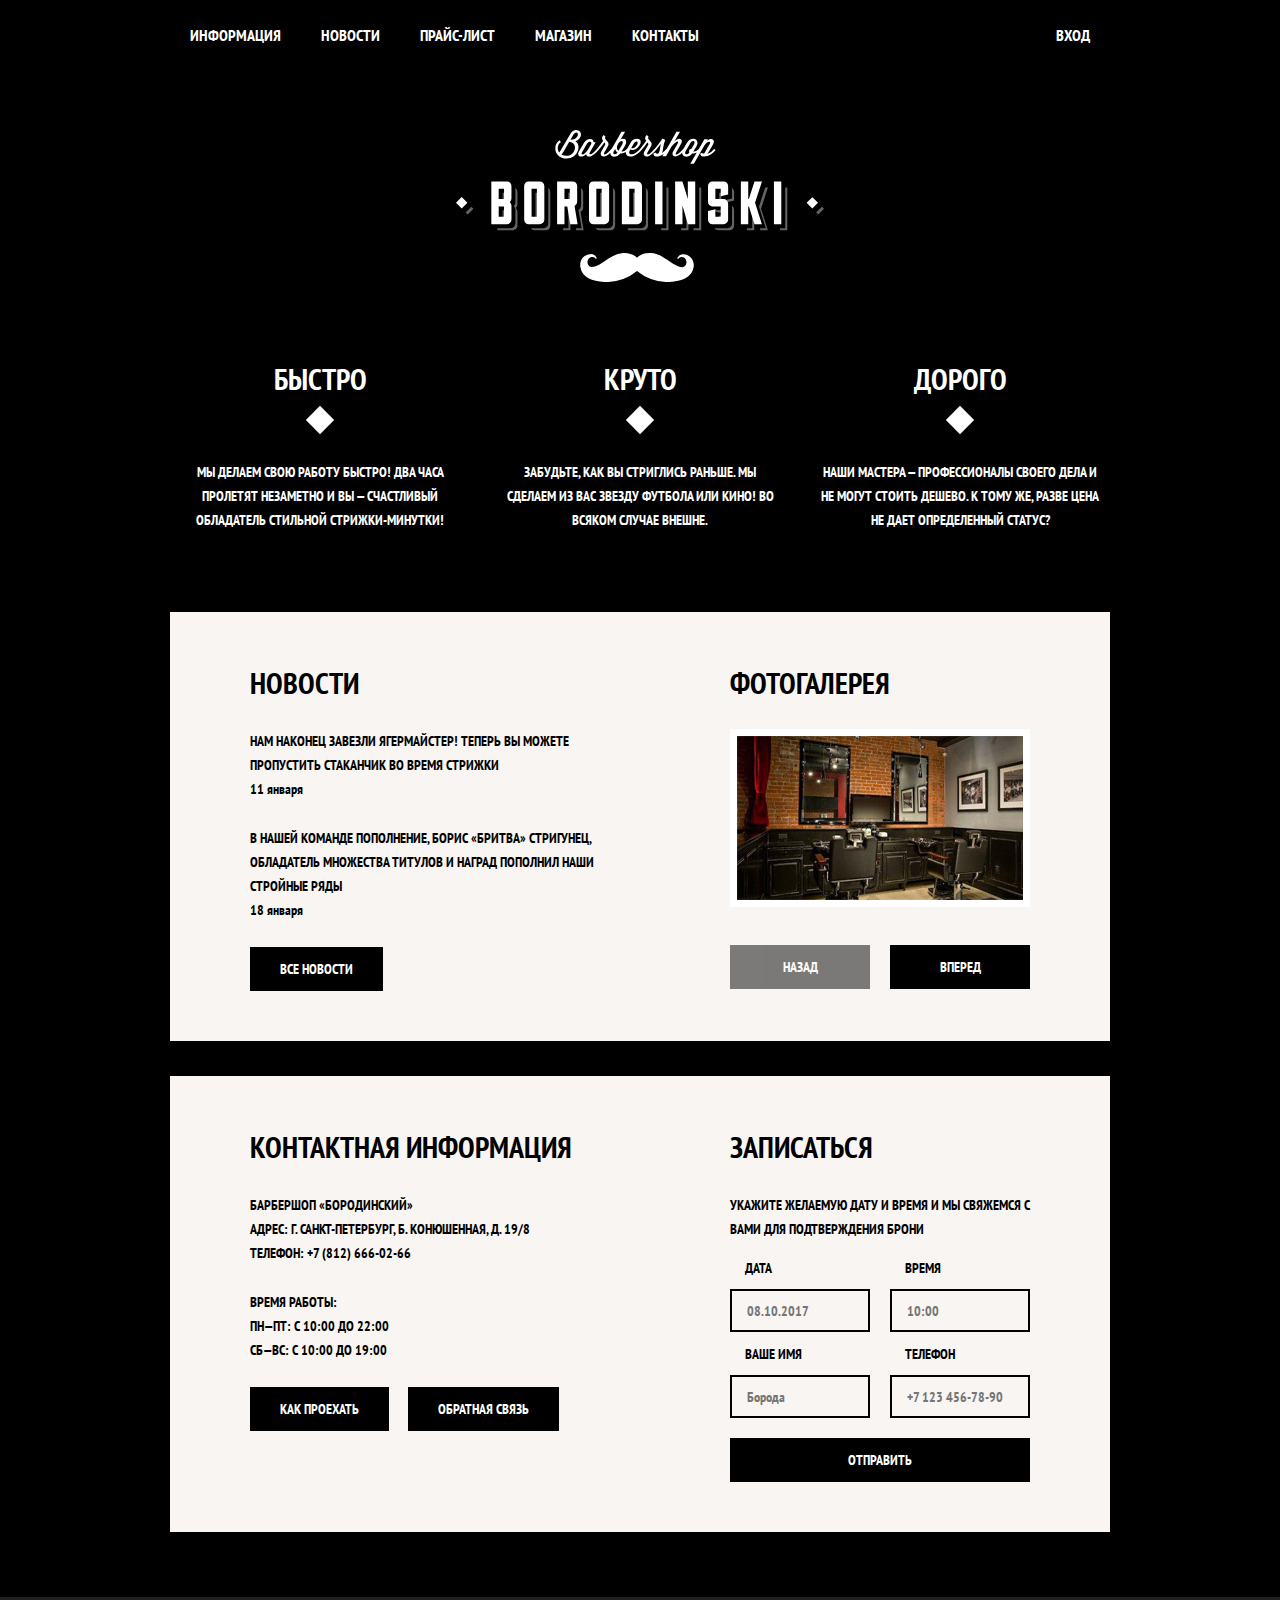
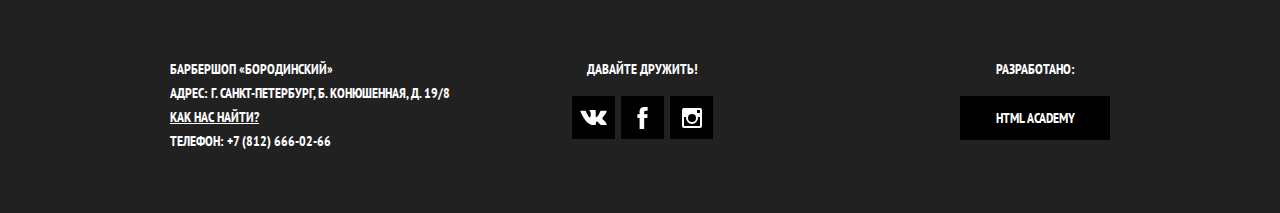
==== commit f5271b40: "Сделаны декоративные элементы" ====
--- a/index.html
+++ b/index.html
@@ -10,151 +10,155 @@
 
 <body>
 
-<header class="main-header">
-  <nav class="main-navigation">
-    <a class="main-header-logo">
-      <img src="img/index-logo.svg" width="368" height="153" alt="Логотип барбершопа «Бородинский»">
-    </a>
-    <div class="main-navigation-wrapper">
-      <div class="container">
-        <ul class="site-navigation">
-          <li>
-            <a href="info.html">Информация</a>
+  <header class="main-header">
+    <nav class="main-navigation">
+      <a class="main-header-logo">
+        <img src="img/index-logo.svg" width="368" height="153" alt="Логотип барбершопа «Бородинский»">
+      </a>
+      <div class="main-navigation-wrapper">
+        <div class="container">
+          <ul class="site-navigation">
+            <li><a href="">Информация</a></li>
+            <li><a href="">Новости</a></li>
+            <li><a href="">Прайс-лист</a></li>
+            <li><a href="catalog.html">Магазин</a></li>
+            <li><a href="">Контакты</a></li>
+          </ul>
+          <ul class="user-navigation">
+            <li><a class="login-link" href="login.html">Вход</a></li>
+          </ul>
+        </div>
+      </div>
+    </nav>
+  </header>
+
+  <main class="container">
+
+    <h1 class="visually-hidden">Барбершоп «Бородинский»</h1>
+
+    <section class="features">
+      <h2 class="visually-hidden">Преимущества</h2>
+      <ul class="features-list">
+        <li class="feature-item">
+          <h3>Быстро</h3>
+          <p>Мы делаем свою работу быстро! Два часа пролетят незаметно и вы — счастливый обладатель стильной стрижки-минутки!</p>
+        </li>
+        <li class="feature-item">
+          <h3>Круто</h3>
+          <p>Забудьте, как вы стриглись раньше. Мы сделаем из вас звезду футбола или кино! Во всяком случае внешне.</p>
+        </li>
+        <li class="feature-item">
+          <h3>Дорого</h3>
+          <p>Наши мастера — профессионалы своего дела и не могут стоить дешево. К тому же, разве цена не дает определенный статус?</p>
+        </li>
+      </ul>
+    </section>
+
+    <div class="index-columns">
+      <section class="news">
+        <h2>Новости</h2>
+        <ul class="news-list">
+          <li class="news-item">
+            <p>Нам наконец завезли Ягермайстер! Теперь вы можете пропустить стаканчик во время стрижки</p>
+            <time datetime="2016-01-11">11 января</time>
           </li>
-          <li>
-            <a href="news.html">Новости</a>
-          </li>
-          <li>
-            <a href="price.html">Прайс-лист</a>
-          </li>
-          <li>
-            <a href="catalog.html">Магазин</a>
-          </li>
-          <li>
-            <a href="contacts.html">Контакты</a>
+          <li class="news-item">
+            <p>В нашей команде пополнение, Борис «Бритва» Стригунец, обладатель множества титулов и наград пополнил наши стройные ряды</p>
+            <time datetime="2016-01-18">18 января</time>
           </li>
         </ul>
-        <ul class="user-navigation">
-          <li><a class="login-link" href="login.html">Вход</a></li>
-        </ul>
-      </div>
+        <a class="button" href="news.html">Все новости</a>
+      </section>
+
+      <section class="gallery">
+        <h2>Фотогалерея</h2>
+        <div class="gallery-container">
+          <figure class="gallery-content">
+            <a href="#"><img src="img/studio.jpg" width="286" height="164" alt="Интерьер"></a>
+          </figure>
+          <button class="button gallery-button gallery-button-back" type="button" disabled>Назад</button>
+          <button class="button gallery-button gallery-button-next" type="button">Вперед</button>
+        </div>
+      </section>
     </div>
-  </nav>
-</header>
 
-<main class="container">
+    <div class="index-columns">
+      <section class="contacts">
+        <h2>Контактная информация</h2>
+        <p>
+          Барбершоп «Бородинский»<br>
+          Адрес: г. Санкт-Петербург, Б. Конюшенная, д. 19/8<br>
+          Телефон: +7 (812) 666-02-66
+        </p>
+        <p>
+          Время работы:<br>
+          пн—пт: с 10:00 до 22:00<br>
+          сб—вс: с 10:00 до 19:00
+        </p>
+        <a class="button" href="map.html">Как проехать</a>
+        <a class="button" href="contacts.html">Обратная связь</a>
+      </section>
 
-  <h1 class="visually-hidden">Барбершоп «Бородинский»</h1>
+      <section class="appointment">
+        <h2>Записаться</h2>
+        <p class="appointment-info">Укажите желаемую дату и время и мы свяжемся с вами для подтверждения брони</p>
+        <form class="appointment-form" action="https://echo.htmlacademy.ru" method="post">
+          <p class="appointment-item">
+            <label for="appointment-date">Дата</label>
+            <input id="appointment-date" type="text" name="date" value="" placeholder="08.10.2017">
+          </p>
+          <p class="appointment-item">
+            <label for="appointment-time">Время</label>
+            <input id="appointment-time" type="text" name="time" value="" placeholder="10:00">
+          </p>
+          <p class="appointment-item">
+            <label for="appointment-name">Ваше имя</label>
+            <input id="appointment-name" type="text" name="name" value="" placeholder="Борода">
+          </p>
+          <p class="appointment-item">
+            <label for="appointment-phone">Телефон</label>
+            <input id="appointment-phone" type="tel" name="phone" value="" placeholder="+7 123 456-78-90">
+          </p>
+          <button class="button" type="submit">Отправить</button>
+        </form>
+      </section>
+    </div>
 
-  <section class="features">
-    <h2 class="visually-hidden">Преимущества</h2>
-    <ul class="features-list">
-      <li class="feature-item">
-        <h3>Быстро</h3>
-        <p>Мы делаем свою работу быстро! Два часа пролетят незаметно и вы — счастливый обладатель стильной стрижки-минутки!</p>
-      </li>
-      <li class="feature-item">
-        <h3>Круто</h3>
-        <p>Забудьте, как вы стриглись раньше. Мы сделаем из вас звезду футбола или кино! Во всяком случае внешне.</p>
-      </li>
-      <li class="feature-item">
-        <h3>Дорого</h3>
-        <p>Наши мастера — профессионалы своего дела и не могут стоить дешево. К тому же, разве цена не дает определенный статус?</p>
-      </li>
-    </ul>
-  </section>
+  </main>
 
-  <div class="index-columns">
-    <section class="news">
-      <h2>Новости</h2>
-      <ul class="news-list">
-        <li class="news-item">
-          <p>Нам наконец завезли Ягермайстер! Теперь вы можете пропустить стаканчик во время стрижки</p>
-          <time datetime="2016-01-11">11 января</time>
-        </li>
-        <li class="news-item">
-          <p>В нашей команде пополнение, Борис «Бритва» Стригунец, обладатель множества титулов и наград пополнил наши стройные ряды</p>
-          <time datetime="2016-01-18">18 января</time>
-        </li>
+  <footer class="main-footer">
+    <div class="container">
+      <p class="footer-contacts">
+      Барбершоп «Бородинский»<br>
+      Адрес: г. Санкт-Петербург, Б. Конюшенная, д. 19/8<br>
+      <a href="map.html">Как нас найти?</a><br>
+      Телефон: +7 (812) 666-02-66
+    </p>
+    <div class="footer-social">
+      <b>Давайте дружить!</b>
+      <ul>
+        <li><a class="social-button" href="#"><span class="visually-hidden">Вконтакте</span>
+          <svg xmlns="http://www.w3.org/2000/svg" width="27" height="15" viewBox="0 0 26.14 14.91">
+            <path d="M26 13.47l-.09-.17a13.55 13.55 0 0 0-2.6-3q-.87-.83-1.1-1.12A1 1 0 0 1 22 8a10.27 10.27 0 0 1 1.22-1.78l.88-1.16q2.35-3.13 2-4L26 .94a.8.8 0 0 0-.4-.22 2.14 2.14 0 0 0-.87 0h-3.92a.51.51 0 0 0-.27 0h-.3a.6.6 0 0 0-.15.14.93.93 0 0 0-.14.24 22.22 22.22 0 0 1-1.46 3.06q-.5.84-.93 1.46a7 7 0 0 1-.71.91 4.94 4.94 0 0 1-.52.47q-.23.18-.35.15l-.23-.05a.9.9 0 0 1-.31-.33 1.49 1.49 0 0 1-.16-.53v-.55-.65-.57-1.12-1-.75a3.14 3.14 0 0 0 0-.62 2.12 2.12 0 0 0-.14-.44.73.73 0 0 0-.28-.33 1.57 1.57 0 0 0-.46-.18A9 9 0 0 0 12.57 0a8.93 8.93 0 0 0-3.25.33 1.83 1.83 0 0 0-.52.41q-.25.3-.07.33a1.67 1.67 0 0 1 1.16.59l.08.16a2.6 2.6 0 0 1 .19.63 6.32 6.32 0 0 1 .12 1 10.59 10.59 0 0 1 0 1.7q-.07.71-.13 1.1a2.21 2.21 0 0 1-.18.64 2.69 2.69 0 0 1-.16.3l-.07.07a1 1 0 0 1-.37.07.86.86 0 0 1-.46-.19 3.27 3.27 0 0 1-.56-.52 7 7 0 0 1-.66-.93q-.37-.6-.76-1.42l-.22-.39q-.2-.38-.56-1.11t-.62-1.43A.9.9 0 0 0 5.2.9h-.07a.93.93 0 0 0-.22-.16A1.44 1.44 0 0 0 4.6.65L.87.68A1 1 0 0 0 .1.94L0 1a.44.44 0 0 0 0 .22 1.08 1.08 0 0 0 .08.37Q.9 3.53 1.86 5.31t1.66 2.87Q4.23 9.27 5 10.24t1 1.24l.37.41.34.33a8.06 8.06 0 0 0 1 .78 16.34 16.34 0 0 0 1.4.9 7.6 7.6 0 0 0 1.79.72 6.19 6.19 0 0 0 2 .22h1.57a1.08 1.08 0 0 0 .72-.3l.05-.07a.9.9 0 0 0 .1-.25 1.38 1.38 0 0 0 0-.37 4.48 4.48 0 0 1 .09-1.05 2.77 2.77 0 0 1 .23-.71 1.74 1.74 0 0 1 .29-.4 1.19 1.19 0 0 1 .23-.2h.11a.86.86 0 0 1 .77.21 4.52 4.52 0 0 1 .83.79q.39.47.93 1.05a6.41 6.41 0 0 0 1 .87l.27.16a3.31 3.31 0 0 0 .71.3 1.53 1.53 0 0 0 .76.07l3.48-.05a1.58 1.58 0 0 0 .8-.17.68.68 0 0 0 .34-.37 1.06 1.06 0 0 0 0-.46 1.71 1.71 0 0 0-.1-.36z" fill="#fff">
+            </path>
+          </svg>
+        </a></li>
+        <li><a class="social-button" href="#"><span class="visually-hidden">Фейсбук</span>
+          <svg xmlns="http://www.w3.org/2000/svg" width="19" height="22" viewBox="0 0 10.15 21.74"><path d="M3.34 1.12A4.77 4.77 0 0 1 6.53 0h3.61v3.81H7.81a1.07 1.07 0 0 0-1.09.83v2.55h3.42c-.08 1.23-.24 2.45-.41 3.67h-3v10.87H2.21V10.86H0V7.21h2.19V3.66a3.83 3.83 0 0 1 1.15-2.54z" fill="#fff"/>
+          </a></li>
+        <li><a class="social-button" href="#"><span class="visually-hidden">Инстаграм</span>
+          <svg xmlns="http://www.w3.org/2000/svg" width="20" height="20" viewBox="0 0 20 20">
+            <path d="M18 0H2a2 2 0 0 0-2 2v16a2 2 0 0 0 2 2h16a2 2 0 0 0 2-2V2a2 2 0 0 0-2-2zm-8 6a4 4 0 1 1-4 4 4 4 0 0 1 4-4zM2.5 18a.47.47 0 0 1-.5-.5V9h2.1a3.4 3.4 0 0 0-.1 1 6 6 0 1 0 12 0 3.4 3.4 0 0 0-.1-1H18v8.5a.47.47 0 0 1-.5.5zM18 4.5a.47.47 0 0 1-.5.5h-2a.47.47 0 0 1-.5-.5v-2a.47.47 0 0 1 .5-.5h2a.47.47 0 0 1 .5.5z" fill="#fff">
+            </path>
+          </svg>
+        </a></li>
       </ul>
-      <a class="button" href="news.html">Все новости</a>
-    </section>
+    </div>
+    <p class="footer-copyright">
+      <b>Разработано:</b> <a class="button" href="https://htmlacademy.ru">HTML Academy</a>
+    </p>
+    </div>
+  </footer>
 
-    <section class="gallery">
-      <h2>Фотогалерея</h2>
-      <figure class="gallery-content">
-        <a href="#"><img src="img/studio.jpg" width="286" height="164" alt="Интерьер"></a>
-      </figure>
-      <button class="button gallery-button gallery-button-back" type="button">Назад</button>
-      <button class="button gallery-button gallery-button-next" type="button">Вперед</button>
-    </section>
-  </div>
-
-  <div class="index-columns">
-    <section class="contacts">
-      <h2>Контактная информация</h2>
-      <p>
-        Барбершоп «Бородинский»<br>
-        Адрес: г. Санкт-Петербург, Б. Конюшенная, д. 19/8<br>
-        Телефон: +7 (812) 666-02-66
-      </p>
-      <p>
-        Время работы:<br>
-        пн—пт: с 10:00 до 22:00<br>
-        сб—вс: с 10:00 до 19:00
-      </p>
-      <a class="button" href="map.html">Как проехать</a>
-      <a class="button" href="contacts.html">Обратная связь</a>
-    </section>
-
-    <section class="appointment">
-      <h2>Записаться</h2>
-      <p class="appointment-info">Укажите желаемую дату и время и мы свяжемся с вами для подтверждения брони</p>
-      <form class="appointment-form" action="https://echo.htmlacademy.ru" method="post">
-        <p class="appointment-item">
-          <label for="appointment-date">Дата</label>
-          <input id="appointment-date" type="date" name="date" value="2017-10-08">
-        </p>
-        <p class="appointment-item">
-          <label for="appointment-time">Время</label>
-          <input id="appointment-time" type="time" name="time" value="10:00">
-        </p>
-        <p class="appointment-item">
-          <label for="appointment-name">Ваше имя</label>
-          <input id="appointment-name" type="text" name="name" value="" placeholder="Борода">
-        </p>
-        <p class="appointment-item">
-          <label for="appointment-phone">Телефон</label>
-          <input id="appointment-phone" type="tel" name="phone" value="" placeholder="+7 123 456-78-90">
-        </p>
-        <button class="button" type="submit">Отправить</button>
-      </form>
-    </section>
-  </div>
-
-</main>
-
-<footer class="main-footer">
-  <div class="container">
-    <p class="footer-contacts">
-    Барбершоп «Бородинский»<br>
-    Адрес: г. Санкт-Петербург, Б. Конюшенная, д. 19/8<br>
-    <a href="map.html">Как нас найти?</a><br>
-    Телефон: +7 (812) 666-02-66
-  </p>
-  <div class="footer-social">
-    <b>Давайте дружить!</b>
-    <ul>
-      <li><a class="social-button" href="#">Вконтакте</a></li>
-      <li><a class="social-button" href="#">Фейсбук</a></li>
-      <li><a class="social-button" href="#">Инстаграм</a></li>
-    </ul>
-  </div>
-  <p class="footer-copyright">
-    <b>Разработано:</b> <a class="button" href="https://htmlacademy.ru">HTML Academy</a>
-  </p>
-  </div>
-</footer>
-
-</body>
-</html>
+  </body>
+  </html>
--- a/styles.css
+++ b/styles.css
@@ -1,4 +1,5 @@
 body {
+  min-width: 960px;
   margin: 0;
   padding: 0;
 
@@ -15,6 +16,33 @@
   background-repeat: no-repeat;
 }
 
+a {
+  text-decoration: none;
+}
+
+img {
+  max-width: 100%;
+  height: auto;
+}
+
+.visually-hidden:not(:focus):not(:active),
+input[type="checkbox"].visually-hidden,
+input[type="radio"].visually-hidden {
+  position: absolute;
+
+  width: 1px;
+  height: 1px;
+  margin: -1px;
+  border: 0;
+  padding: 0;
+
+  white-space: nowrap;
+
+  clip-path: inset(100%);
+  clip: rect(0 0 0 0);
+  overflow: hidden;
+}
+
 .inner-page {
   color: #000000;
 
@@ -34,13 +62,12 @@
   background-color: #000000;
 }
 
-a {
-  text-decoration: none;
-}
-
 .button {
+  display: inline-block;
+  margin-right: 16px;
+  padding: 10px 30px;
+
   font: inherit;
-
   text-align: center;
   color: #ffffff;
   vertical-align: middle;
@@ -56,6 +83,13 @@
   background-color: #663d15;
 }
 
+.button.disabled,
+.button:disabled {
+  cursor: default;
+  opacity: 0.5;
+  background-color: #000000;
+}
+
 .main-navigation {
   display: flex;
   flex-direction: column;
@@ -109,11 +143,14 @@
 }
 
 .site-navigation {
+  display: flex;
+  flex-wrap: wrap;
   width: 620px;
 }
 
 .user-navigation {
-  width: 140px;
+  display: flex;
+  max-width: 140px;
 }
 
 .inner-page .user-navigation {
@@ -122,6 +159,9 @@
 
 .site-navigation a,
 .user-navigation a {
+  display: block;
+  padding: 25px 20px;
+
   color: #ffffff;
 }
 
@@ -132,6 +172,34 @@
   background-color: #242424;
 }
 
+.user-navigation .login-link {
+  position: relative;
+  padding-left: 50px;
+}
+
+.login-link::before {
+  content: "";
+
+  position: absolute;
+  top: 27px;
+  left: 24px;
+
+  width: 16px;
+  height: 18px;
+
+  background-image: url("img/login.svg");
+  background-repeat: no-repeat;
+  background-position: 0 0;
+
+  opacity: 0.3;
+}
+
+.login-link:hover::before,
+.login-link:focus::before,
+.login-link:active::before {
+  opacity: 1;
+}
+
 .container {
   width: 940px;
   margin: 0 auto;
@@ -153,12 +221,38 @@
 
 .feature-item {
   width: 300px;
+
   text-align: center;
 }
 
 .feature-item h3 {
+  position: relative;
+
+  margin: 0;
+  margin-bottom: 60px;
+
   font-size: 30px;
   line-height: 42px;
+}
+
+.feature-item h3::after {
+  content: "";
+
+  position: absolute;
+  bottom: -30px;
+  left: 50%;
+
+  width: 20px;
+  height: 20px;
+  margin-left: -10px;
+
+  background-color: #ffffff;
+
+  transform: rotate(45deg);
+}
+
+.feature-item p {
+  margin: 0 10px;
 }
 
 .index-columns {
@@ -170,12 +264,17 @@
   color: #000000;
 
   background-color: #f8f5f2;
-  background-image: url("img/pattern-light.jpg");
-  background-position: 0 0;
-  background-repeat: repeat;
+  background-image:
+    url("img/line.png"),
+    url("img/pattern-light.jpg");
+  background-position: center, 0 0;
+  background-repeat: no-repeat, repeat;
 }
 
 .index-columns h2 {
+  margin: 0;
+  margin-bottom: 25px;
+
   font-size: 30px;
   line-height: 42px;
 }
@@ -185,7 +284,19 @@
 }
 
 .news-list {
+  margin: 0;
+  margin-bottom: 25px;
+  padding: 0;
+
   list-style: none;
+}
+
+.news-item {
+  margin-bottom: 25px;
+}
+
+.news-item p {
+  margin: 0;
 }
 
 .news-item time {
@@ -196,20 +307,86 @@
   width: 300px;
 }
 
+.gallery-container {
+  position: relative;
+
+  height: 260px;
+}
+
 .gallery-content {
+  height: 164px;
+  margin: 0;
+
   background-color: #cccccc;
   border: 7px solid #ffffff;
 }
 
+.gallery-content img {
+  width: 286px;
+  height: 164px;
+}
+
+.gallery-button {
+  box-sizing: border-box;
+  position: absolute;
+  bottom: 0;
+
+  width: 140px;
+  margin: 0;
+}
+
+.gallery-button-back {
+  left: 0;
+}
+
+.gallery-button-next {
+  right: 0;
+}
+
 .contacts {
   width: 380px;
 }
 
+.contacts p {
+  margin: 0;
+  margin-bottom: 25px;
+}
+
 .appointment {
   width: 300px;
 }
 
+.appointment-info {
+  margin: 0;
+  margin-bottom: 15px;
+}
+
+.appointment-form {
+  display: flex;
+  flex-wrap: wrap;
+  justify-content: space-between;
+}
+
+.appointment-item {
+  width: 140px;
+  margin: 0;
+  margin-bottom: 10px;
+}
+
+.appointment-item label {
+  display: block;
+  margin-bottom: 9px;
+  margin-left: 15px;
+}
+
 .appointment-item input {
+  box-sizing: border-box;
+  width: 140px;
+  padding-top: 8px;
+  padding-left: 15px;
+  padding-right: 15px;
+  padding-bottom: 7px;
+
   font: inherit;
 
   background-color: transparent;
@@ -220,6 +397,13 @@
   border-color: #663d15;
 }
 
+.appointment .button {
+  display: block;
+  width: 100%;
+  margin-top: 10px;
+  margin-right: 0;
+}
+
 .page-title {
   margin: 0;
   margin-bottom: 15px;
@@ -230,11 +414,39 @@
 }
 
 .breadcrumbs {
+  display: flex;
+  justify-content: flex-start;
+  flex-wrap: wrap;
   padding: 0;
   margin: 0;
   margin-bottom: 50px;
 
   list-style: none;
+}
+
+.breadcrumbs li {
+  position: relative;
+
+  margin-right: 42px;
+}
+
+.breadcrumbs li:last-child {
+  margin-right: 0;
+}
+
+.breadcrumbs li::after {
+  content: "";
+
+  position: absolute;
+  top: 7px;
+  right: -25px;
+
+  width: 8px;
+  height: 8px;
+
+  background-color: #000000;
+
+  transform: rotate(45deg);
 }
 
 .breadcrumbs a {
@@ -250,6 +462,10 @@
   color: #aba9a7;
 }
 
+.breadcrumbs-current::after {
+  display: none;
+}
+
 .catalog-columns {
   display: flex;
   justify-content: space-between;
@@ -260,17 +476,44 @@
 }
 
 .filter fieldset {
+  padding: 0;
+  margin: 0;
+  margin-bottom: 30px;
+
   border: none;
 }
 
+.filter fieldset:first-child {
+  margin-bottom: 35px;
+}
+
 .filter legend {
+  margin-bottom: 26px;
+
   font-size: 24px;
   line-height: 30px;
 }
 
 .filter ul {
+  padding: 0;
+  margin: 0;
+
   list-style: none;
   line-height: 18px;
+}
+
+.filter-option {
+  margin-bottom: 19px;
+  padding-left: 45px;
+}
+
+.filter-option label {
+  position: relative;
+
+  display: block;
+
+  cursor: pointer;
+  user-select: none;
 }
 
 .filter-input:hover + label,
@@ -278,10 +521,65 @@
   color: #663d15;
 }
 
+.filter-input-checkbox + label::before {
+  content: "";
+  position: absolute;
+  left: -42px;
+  top: 0;
+
+  width: 16px;
+  height: 16px;
+
+  border: 2px solid #000000;
+}
+
+.filter-input-checkbox:checked + label::after {
+  content: "";
+
+  position: absolute;
+  top: 4px;
+  left: -38px;
+
+  width: 12px;
+  height: 12px;
+
+  background-image: url("img/cross.svg");
+  background-repeat: no-repeat;
+  background-position: 0 0;
+}
+
+.filter-input-radio + label::before {
+  content: "";
+
+  position: absolute;
+  left: -42px;
+  top: -1px;
+
+  width: 16px;
+  height: 16px;
+
+  border: 2px solid #000000;
+  border-radius: 50%;
+}
+
 .filter-input:disabled + label {
   color: #000000;
 
   opacity: 0.5;
+}
+
+.filter-input-radio:checked + label::after {
+  content: "";
+
+  position: absolute;
+  top: 5px;
+  left: -36px;
+
+  width: 8px;
+  height: 8px;
+
+  background-color: #000000;
+  border-radius: 50%;
 }
 
 .catalog {
@@ -316,19 +614,45 @@
 }
 
 .catalog-item a {
+  display: flex;
+  flex-direction: column;
+
   color: #000000;
 }
 
 .catalog-item h3 {
+  order: 1;
+  margin-top: 17px;
+  margin-bottom: 12px;
+  margin-left: 16px;
+  margin-right: 15px;
+
   font-size: 14px;
   line-height: 18px;
 }
 
 .catalog-category {
+  display: block;
+
   text-transform: none;
 }
 
+.catalog-item-image {
+  width: 220px;
+  height: 165px;
+  margin: 0;
+}
+
+.catalog-item-price {
+  display: flex;
+  margin: 15px;
+  margin-top: 0;
+}
+
 .catalog-item-price b {
+  width: 112px;
+  padding: 13px 25px 11px;
+
   font-size: 14px;
   line-height: 20px;
   text-align: center;
@@ -337,18 +661,36 @@
 }
 
 .catalog-item-price .button {
+  width: 50px;
+  padding: 13px 18px 11px;
+  margin-right: 0;
+
   line-height: 20px;
   color: #ffffff;
 }
 
 .pagination-list {
+  display: flex;
+  flex-wrap: wrap;
+
   padding: 0;
   margin: 0;
 
   list-style: none;
 }
 
+.pagination-item {
+  margin-right: 5px;
+}
+
+.pagination-item:last-child {
+  margin-right: 0;
+}
+
 .pagination-item a {
+  display: block;
+  padding: 10px 19px;
+
   color: #ffffff;
 
   background-color: #000000;
@@ -375,6 +717,10 @@
 }
 
 .product-photo-preview {
+  display: flex;
+  padding: 0;
+  margin: 0;
+
   list-style: none;
 }
 
@@ -383,11 +729,35 @@
 }
 
 .product-photo-preview li {
+  width: 140px;
+  height: 149px;
+  margin-right: 20px;
+
   box-shadow: 0 0 10px 2px rgba(0, 0, 0, 0.1);
 }
 
+.product-photo-preview li:nth-child(3n) {
+  margin-right: 0;
+}
+
 .product-photo-full {
+  width: 460px;
+  height: 498px;
+  margin: 0;
+  margin-bottom: 20px;
+
   box-shadow: 0 0 10px 2px rgba(0, 0, 0, 0.1);
+}
+
+.product-description {
+  display: flex;
+  justify-content: space-between;
+  padding-right: 10px;
+  margin-bottom: 29px;
+}
+
+.product-description p {
+  width: 200px;
 }
 
 .product-article {
@@ -396,23 +766,77 @@
 }
 
 .product-price b {
+  width: 112px;
+  padding-top: 13px;
+  padding-left: 36px;
+  padding-right: 36px;
+  padding-bottom: 11px;
+
   line-height: 20px;
   text-align: center;
 
   background-color: #e5e5e5;
+
+  box-sizing: border-box;
+}
+
+.product-price .button {
+  padding-left: 17px;
+  padding-right: 17px;
 }
 
 .product-info {
   width: 390px;
+  padding-top: 23px;
+}
+
+.product-info p {
+  margin: 0;
 }
 
 .product-info h3 {
+  margin: 0;
+  margin-bottom: 27px;
+
   font-size: 24px;
   line-height: 30px;
 }
 
+.product-info .product-text {
+  margin-bottom: 35px;
+}
+
+.product-info .product-price {
+  display: flex;
+  margin-bottom: 63px;
+}
+
 .product-info ul {
+  margin: 0;
+  padding: 0;
+
   list-style: none;
+}
+
+.product-info li {
+  position: relative;
+
+  padding-left: 23px;
+}
+
+.product-info li::before {
+  content: "";
+
+  position: absolute;
+  top: 7px;
+  left: 2px;
+
+  width: 8px;
+  height: 8px;
+
+  background-color: #000000;
+
+  transform: rotate(45deg);
 }
 
 .main-footer {
@@ -438,7 +862,7 @@
 .footer-contacts {
   width: 320px;
   margin: 0;
-  margin-right: 70px;
+  margin-right: 80px;
 }
 
 .footer-contacts a {
@@ -458,11 +882,39 @@
 }
 
 .footer-social ul {
+  display: flex;
+  flex-wrap: wrap;
+  justify-content: space-between;
+  width: 141px;
+  margin: 0 auto;
+  padding: 0;
+
   list-style: none;
 }
 
+.footer-social b {
+  display: block;
+  margin-bottom: 15px;
+}
+
 .social-button {
-  color: #ffffff;
+  display: flex;
+  align-items: center;
+  justify-content: center;
+  width: 43px;
+  height: 43px;
+
+  background-color: #000000;
+}
+
+.social-button:hover,
+.social-button:focus {
+  background-color: #ffffff;
+}
+
+.social-button:hover path,
+.social-button:focus path {
+  fill: #000000;
 }
 
 .footer-copyright {
@@ -470,6 +922,16 @@
   margin: 0;
   margin-left: auto;
   text-align: center;
+}
+
+.footer-copyright .button {
+  display: block;
+  margin-right: 0;
+}
+
+.footer-copyright b {
+  display: block;
+  margin-bottom: 15px;
 }
 
 .footer-copyright .button:hover,
